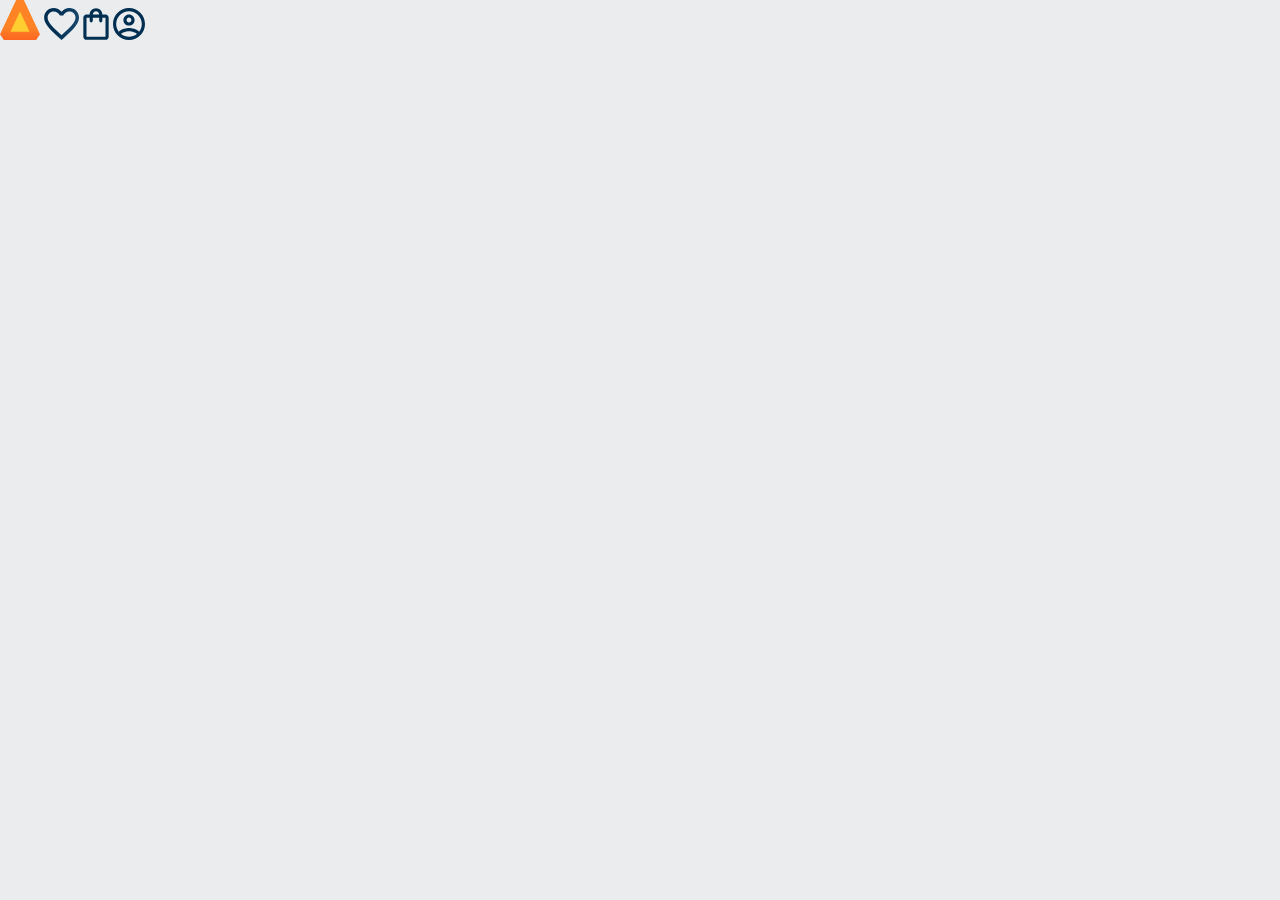
==== index.html @ 13ba9230 "Add files via upload" ====
<!DOCTYPE html>
<html lang="en">
<head>
    <meta charset="UTF-8">
    <meta name="viewport" content="width=device-width, initial-scale=1.0">
    <title>AluraBooks</title>
    <link rel="stylesheet" href="style.css">
    <link rel="stylesheet" href="reset.css">
</head>
<body>
    <header class="cabecalho">
        <span class="cabecalho__menu-hamburguer"></span>
        <img src="img/Logo.svg" alt="Logo da AluraBooks">
        <a href="#"><img src="img/Favoritos.svg" alt="Meus favoritos"></a>
        <a href="#"><img src="img/Compras.svg" alt="Carrinho de compras"></a>
        <a href="#"><img src="img/Usuario.svg" alt="Meu perfil"></a>

    </header>
</body>
</html>
---- style.css ----
:root{
    --cor-de-fundo: #EBECEE;
}

body{
    background-color: var(--cor-de-fundo);
}

h1{
    background-color: white;
}
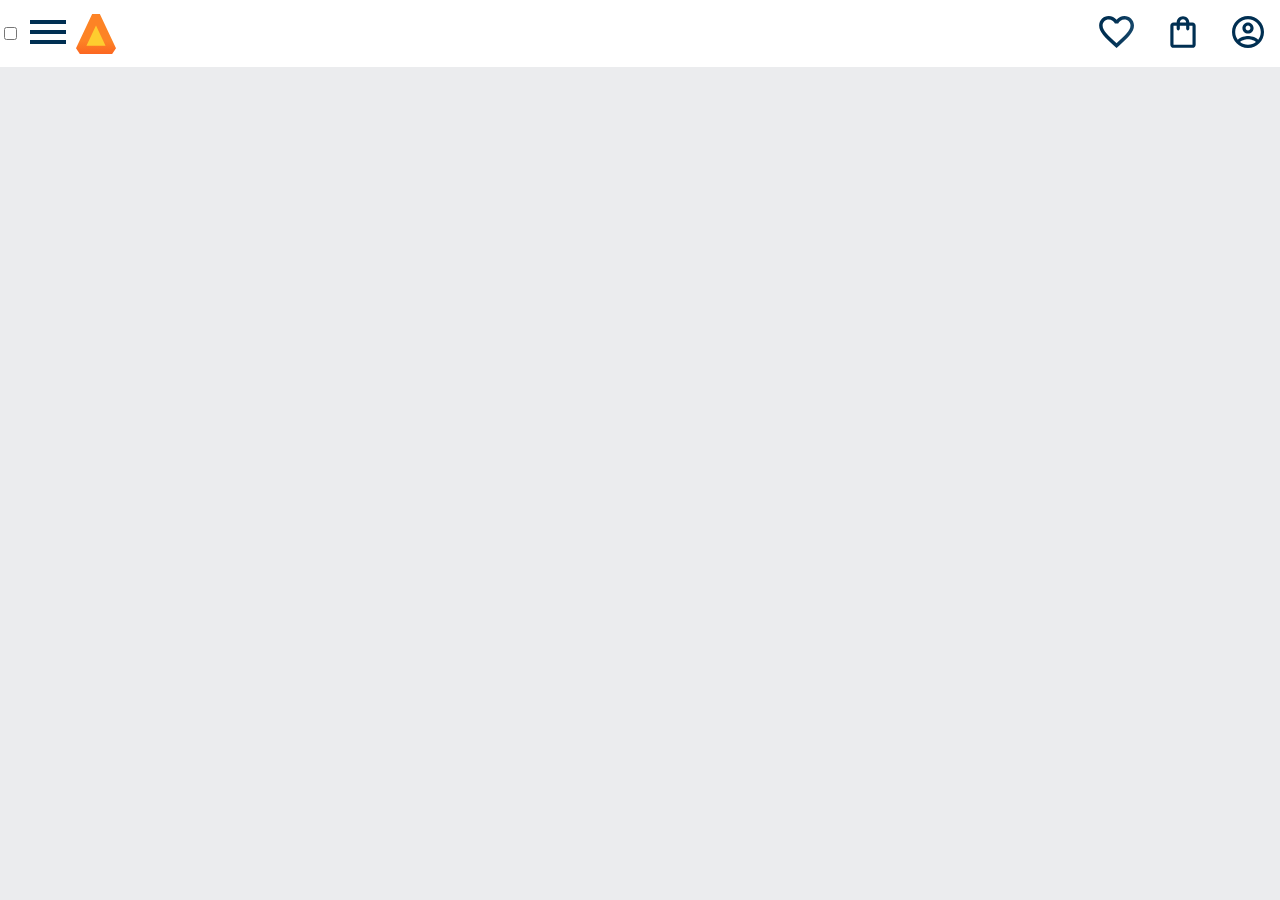
==== commit d1a18961: "Add files via upload" ====
--- a/index.html
+++ b/index.html
@@ -9,12 +9,50 @@
 </head>
 <body>
     <header class="cabecalho">
-        <span class="cabecalho__menu-hamburguer"></span>
-        <img src="img/Logo.svg" alt="Logo da AluraBooks">
-        <a href="#"><img src="img/Favoritos.svg" alt="Meus favoritos"></a>
-        <a href="#"><img src="img/Compras.svg" alt="Carrinho de compras"></a>
-        <a href="#"><img src="img/Usuario.svg" alt="Meu perfil"></a>
+        <div class="container">
+            <input type="checkbox" id="menu" class="container__botao">
+            <label for="menu">
+                <span class="cabecalho__menu-hamburguer container__imagem"></span>
+            </label>
 
+            <ul class="lista-menu">
+                <li class="lita-menu__titulo">Categorias</li>
+
+                <li class="lista-menu__item">
+                    <a href="#" class="lista-menu__link">Progamação</a>
+                    </li>
+                    
+                    
+                <li class="lista-menu__item">
+                    <a href="#" class="lista-menu__link">Front-end</a>
+                    </li>
+
+
+                <li class="lista-menu__item">
+                    <a href="#" class="lista-menu__link">Infraestrutura</a>
+                    </li>
+
+
+                <li class="lista-menu__item">
+                    <a href="#" class="lista-menu__link">Business</a>
+                    </li>
+
+
+                <li class="lista-menu__item">
+                    <a href="#" class="lista-menu__link">Desing & UX</a>
+                    </li>
+
+
+            </ul>
+            <img src="img/Logo.svg" alt="Logo da AluraBooks">
+        </div>
+
+        <div class="ocntainer">
+            <a href="#"><img src="img/Favoritos.svg" alt="Meus favoritos" class="container__imagem"></a>
+            <a href="#"><img src="img/Compras.svg" alt="Carrinho de compras" class="container__imagem"></a>
+            <a href="#"><img src="img/Usuario.svg" alt="Meu perfil" class="container__imagem"></a> 
+        </div>
+       
     </header>
 </body>
 </html>
--- a/style.css
+++ b/style.css
@@ -1,11 +1,12 @@
+@import url("styles/header.css");
+
 :root{
     --cor-de-fundo: #EBECEE;
+    --branco: white;
 }
 
 body{
     background-color: var(--cor-de-fundo);
 }
 
-h1{
-    background-color: white;
-}+
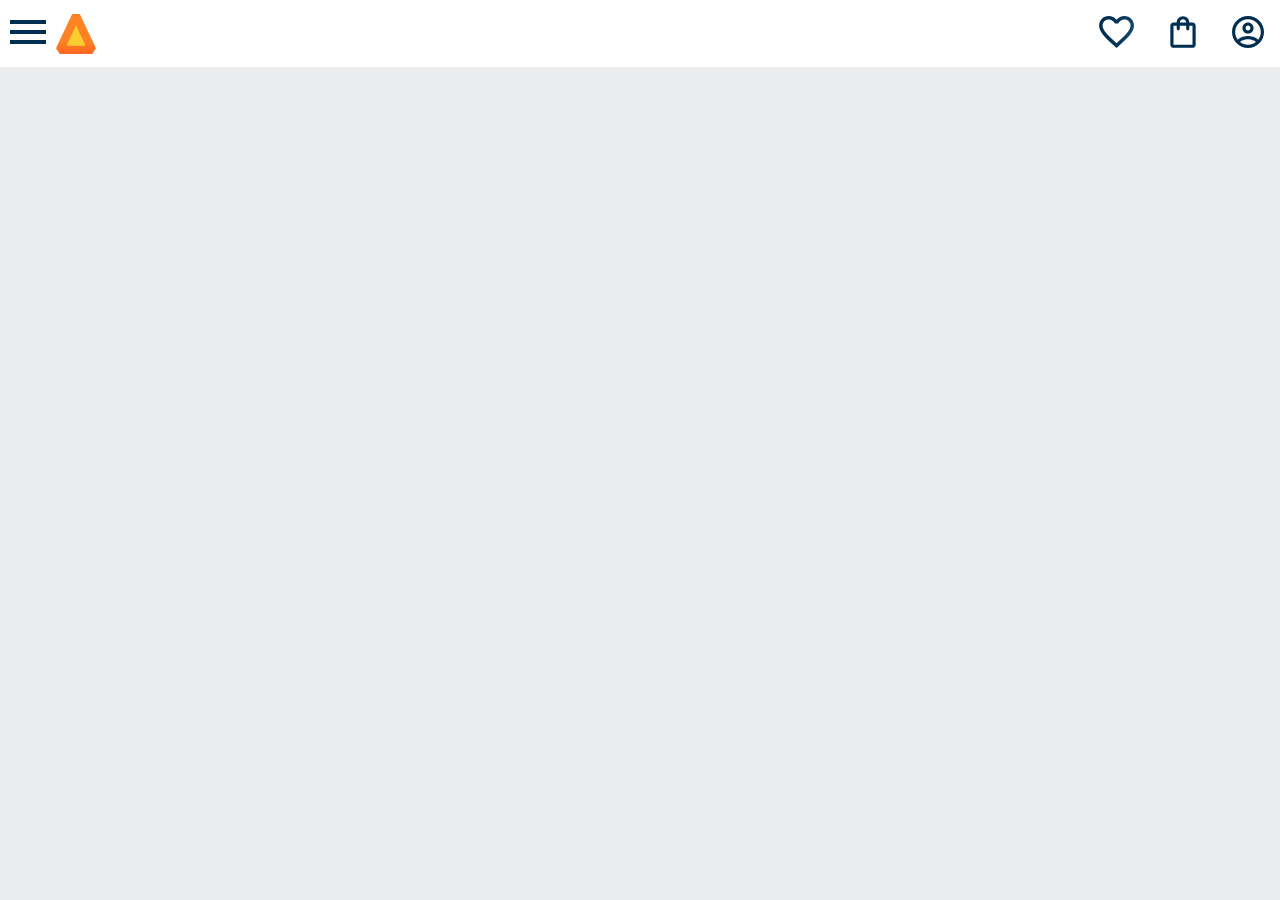
==== commit 8d2ca9b4: "Add files via upload" ====
--- a/index.html
+++ b/index.html
@@ -3,10 +3,14 @@
 <head>
     <meta charset="UTF-8">
     <meta name="viewport" content="width=device-width, initial-scale=1.0">
-    <title>AluraBooks</title>
     <link rel="stylesheet" href="style.css">
     <link rel="stylesheet" href="reset.css">
+    <link rel="preconnect" href="https://fonts.googleapis.com">
+    <link rel="preconnect" href="https://fonts.gstatic.com" crossorigin>
+    <link href="https://fonts.googleapis.com/css2?family=Poppins:ital,wght@0,100;0,200;0,300;0,400;0,500;0,600;0,700;0,800;0,900;1,100;1,200;1,300;1,400;1,500;1,600;1,700;1,800;1,900&display=swap" rel="stylesheet">
+    <title>AluraBooks</title>
 </head>
+
 <body>
     <header class="cabecalho">
         <div class="container">
--- a/style.css
+++ b/style.css
@@ -3,10 +3,16 @@
 :root{
     --cor-de-fundo: #EBECEE;
     --branco: white;
+    --laranja: #EB9B00;
+    --azul-degrade: linear-gradient(97.54deg, #002F52 35.49%, #326589 165.35%);
+    --fonte-principal: "Poppins"
 }
 
 body{
     background-color: var(--cor-de-fundo);
+    font-family: var(--fonte-principal);
+    font-size: 16px;
+    font-weight: 400;
 }
 
 
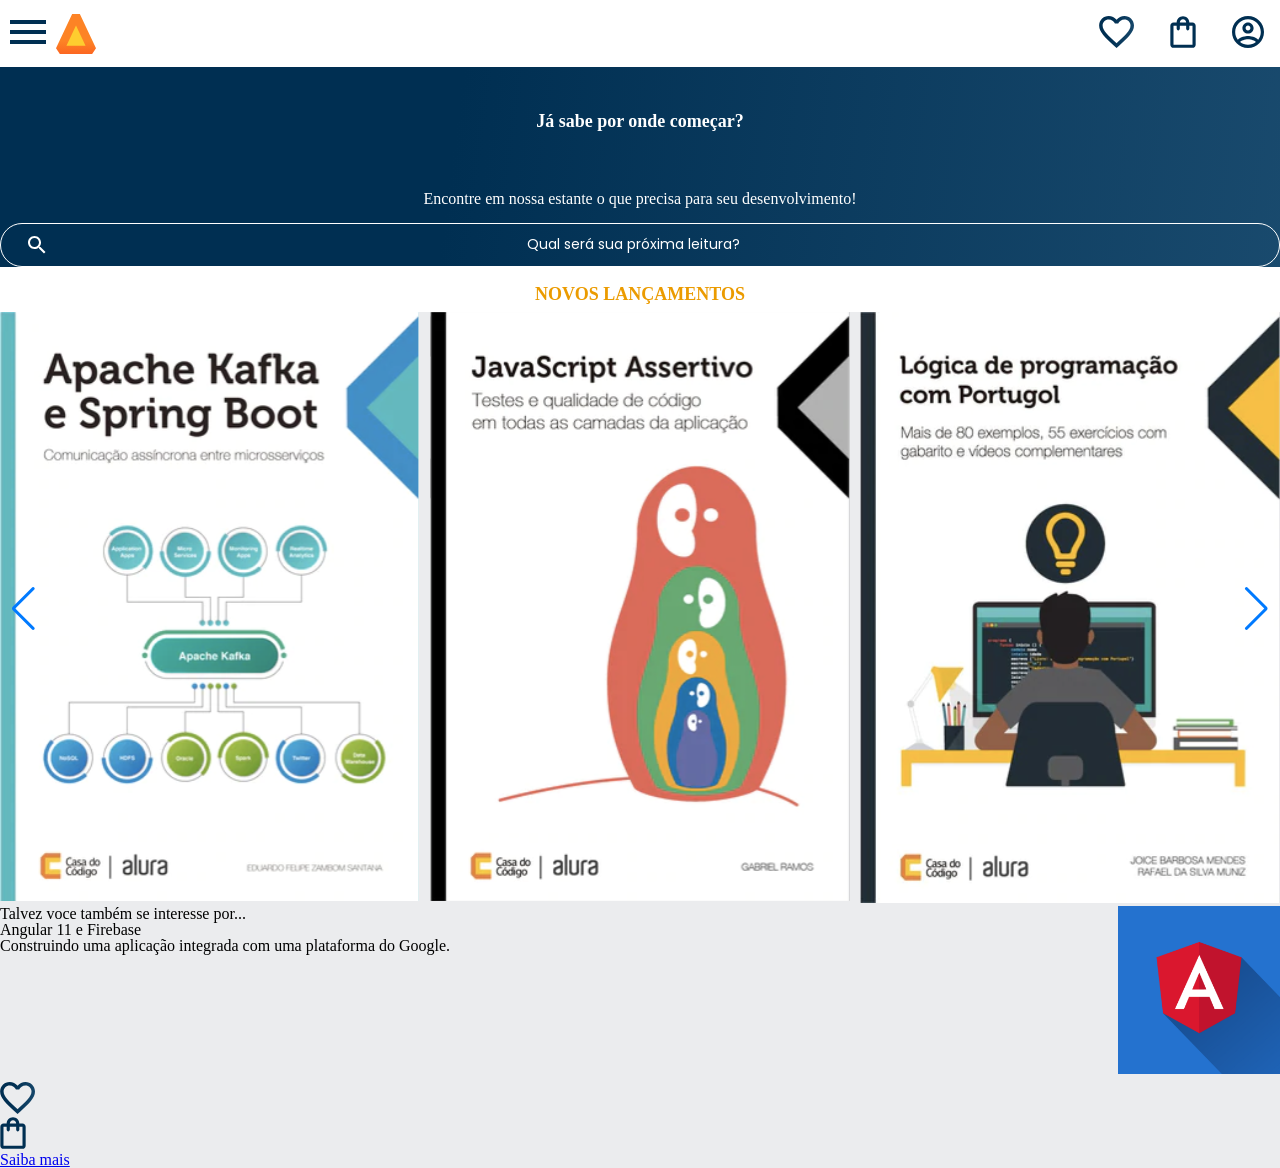
==== commit 560f34a2: "Add files via upload" ====
--- a/index.html
+++ b/index.html
@@ -1,5 +1,6 @@
 <!DOCTYPE html>
 <html lang="en">
+
 <head>
     <meta charset="UTF-8">
     <meta name="viewport" content="width=device-width, initial-scale=1.0">
@@ -7,7 +8,12 @@
     <link rel="stylesheet" href="reset.css">
     <link rel="preconnect" href="https://fonts.googleapis.com">
     <link rel="preconnect" href="https://fonts.gstatic.com" crossorigin>
-    <link href="https://fonts.googleapis.com/css2?family=Poppins:ital,wght@0,100;0,200;0,300;0,400;0,500;0,600;0,700;0,800;0,900;1,100;1,200;1,300;1,400;1,500;1,600;1,700;1,800;1,900&display=swap" rel="stylesheet">
+    <link
+        href="https://fonts.googleapis.com/css2?family=Poppins:ital,wght@0,100;0,200;0,300;0,400;0,500;0,600;0,700;0,800;0,900;1,100;1,200;1,300;1,400;1,500;1,600;1,700;1,800;1,900&display=swap"
+        rel="stylesheet">
+    <link rel="stylesheet" href="https://cdn.jsdelivr.net/npm/swiper@11/swiper-bundle.min.css" />
+
+
     <title>AluraBooks</title>
 </head>
 
@@ -24,27 +30,27 @@
 
                 <li class="lista-menu__item">
                     <a href="#" class="lista-menu__link">Progamação</a>
-                    </li>
-                    
-                    
+                </li>
+
+
                 <li class="lista-menu__item">
                     <a href="#" class="lista-menu__link">Front-end</a>
-                    </li>
+                </li>
 
 
                 <li class="lista-menu__item">
                     <a href="#" class="lista-menu__link">Infraestrutura</a>
-                    </li>
+                </li>
 
 
                 <li class="lista-menu__item">
                     <a href="#" class="lista-menu__link">Business</a>
-                    </li>
+                </li>
 
 
                 <li class="lista-menu__item">
                     <a href="#" class="lista-menu__link">Desing & UX</a>
-                    </li>
+                </li>
 
 
             </ul>
@@ -54,9 +60,70 @@
         <div class="ocntainer">
             <a href="#"><img src="img/Favoritos.svg" alt="Meus favoritos" class="container__imagem"></a>
             <a href="#"><img src="img/Compras.svg" alt="Carrinho de compras" class="container__imagem"></a>
-            <a href="#"><img src="img/Usuario.svg" alt="Meu perfil" class="container__imagem"></a> 
+            <a href="#"><img src="img/Usuario.svg" alt="Meu perfil" class="container__imagem"></a>
         </div>
-       
+
     </header>
+
+    <section class="banner">
+        <h2 class="banner__titulo">Já sabe por onde começar?</h2>
+        <p class="banner__texto">Encontre em nossa estante o que precisa para seu desenvolvimento!</p>
+        <input type="search" class="banner__pesquisa" placeholder="Qual será sua próxima leitura?">
+    </section>
+
+    <section class="carrossel">
+        <h2 class="carrossel__titulo">Novos lançamentos</h2>
+
+        <!-- Slider main container -->
+        <div class="swiper">
+            <!-- Additional required wrapper -->
+             <!-- If we need pagination -->
+             <div class="swiper-pagination"></div>
+             <div class="swiper-wrapper">
+                <!-- Slides -->
+                <div class="swiper-slide"><img src="img/ApacheKafka.svg" alt=""></div>
+                <div class="swiper-slide"><img src="img/Javascript.svg" alt=""></div>
+                <div class="swiper-slide"><img src="img/Portugol.svg" alt=""></div>
+                ...
+            </div>
+           
+
+            <!-- If we need navigation buttons -->
+            <div class="swiper-button-prev"></div>
+            <div class="swiper-button-next"></div>
+    
+        </div>
+
+        <div class="card">
+            <div class="card__descricao">
+            <div class="descricao">
+                <h3 class="descricao__titulo">Talvez voce também se interesse por...</h3>
+                <h2 class="descricao__titulo-livro">Angular 11 e Firebase</h2>
+                <p class="descricao__texto">Construindo uma aplicação integrada com uma plataforma do Google. </p>
+            </div>
+            <img src="img/Angular.svg" alt="" class="descricao__imagem">
+         </div> 
+         <ul class="botoes">
+           <li class="botoes__item"><img src="img/Favoritos.svg" alt=""></li>
+           <li class="botoes__item"><img src="img/Compras.svg" alt=""></li>
+         </ul>
+         <a href="#" class="botoes__ancora">Saiba mais</a>
+      </div>
+
+    </section>
+
+    <script src="https://cdn.jsdelivr.net/npm/swiper@11/swiper-bundle.min.js"></script>
+
+    <script>
+        const swiper = new Swiper('.swiper', {
+            spaceBetween: 10,
+            slidesPerView:3,
+            pagination:{
+                el:".swiper-pagination",
+                type:"bullets",
+            },
+        });
+    </script>
 </body>
+
 </html>
--- a/style.css
+++ b/style.css
@@ -1,4 +1,6 @@
 @import url("styles/header.css");
+@import url("styles/banner.css");
+@import url("styles/carrossel.css");
 
 :root{
     --cor-de-fundo: #EBECEE;
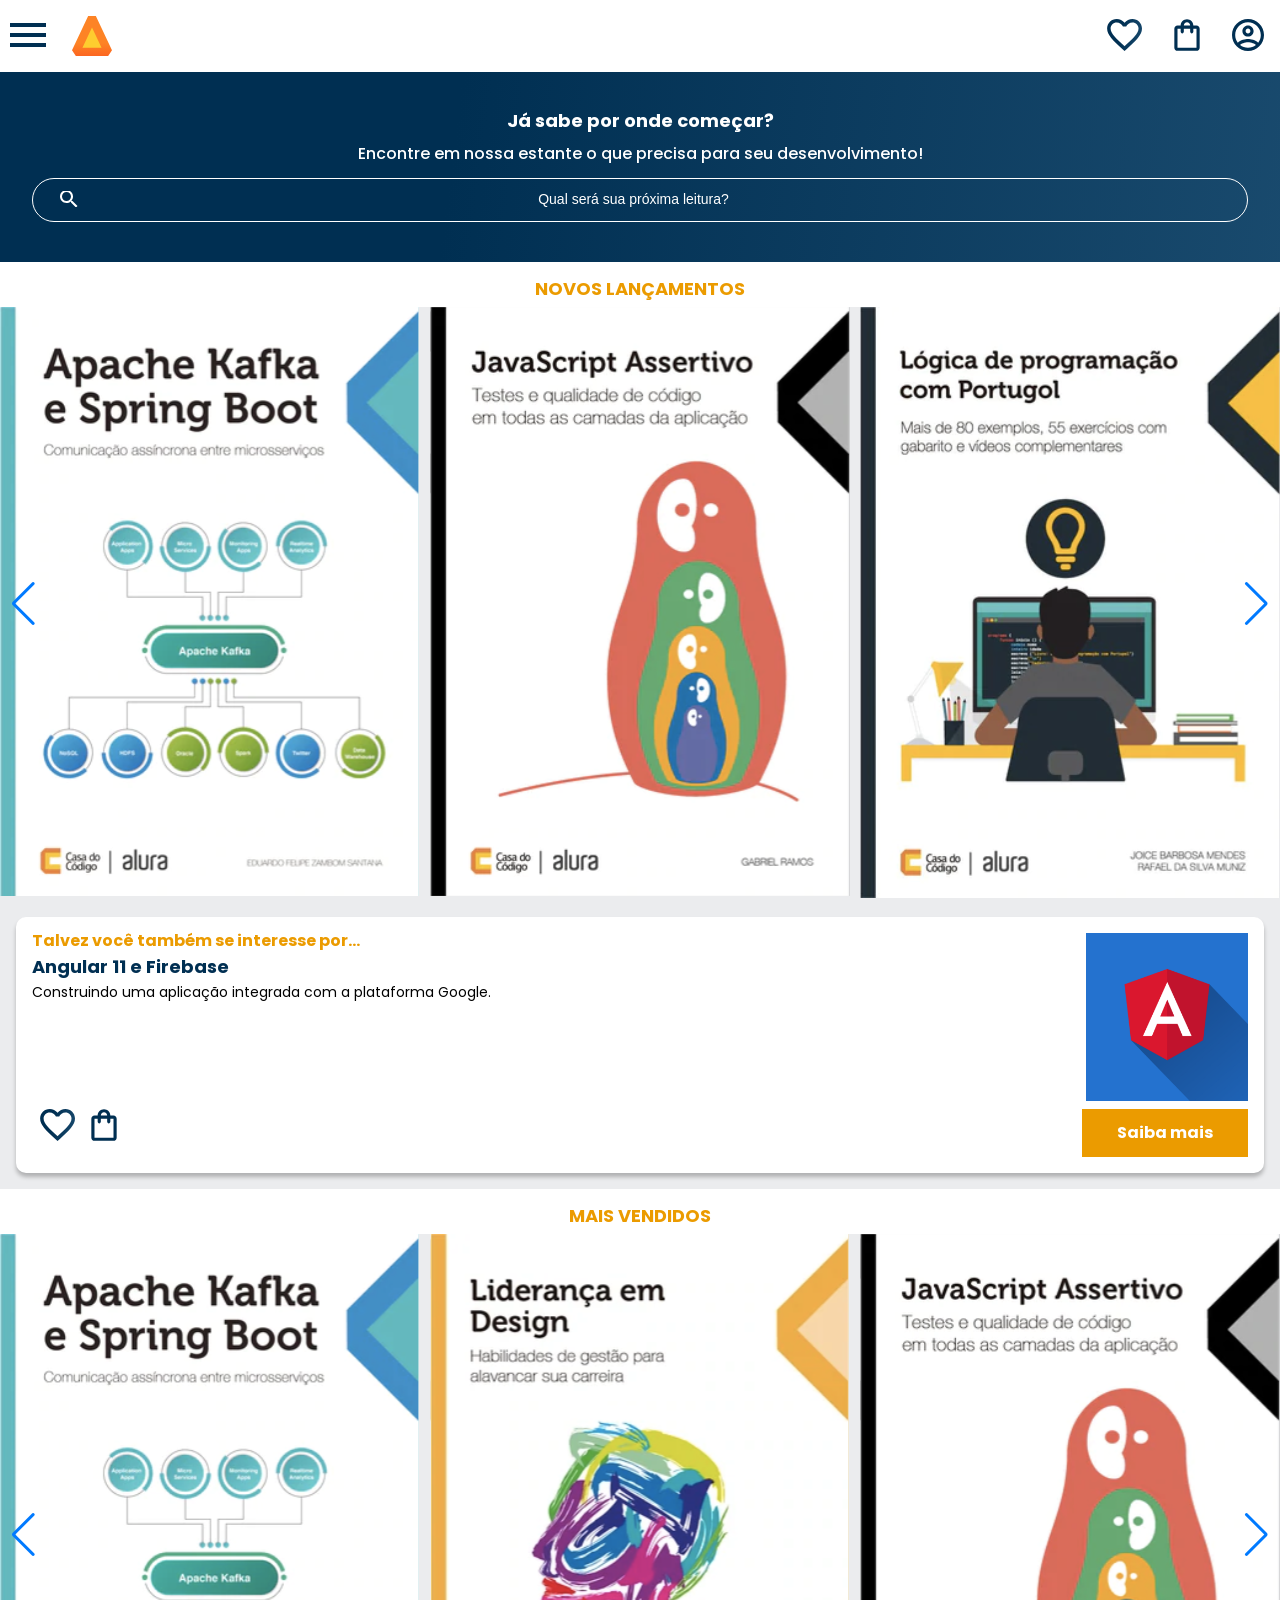
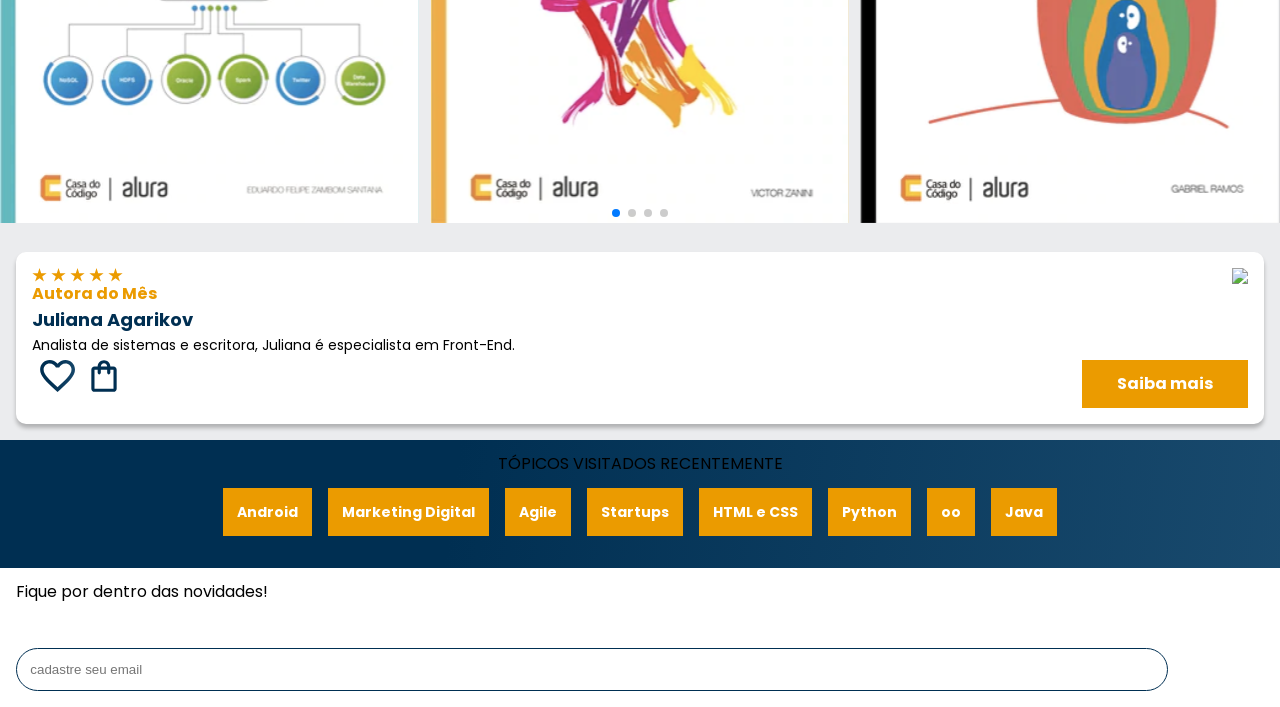
==== commit a418c2ef: "Add files via upload" ====
--- a/index.html
+++ b/index.html
@@ -1,129 +1,211 @@
-<!DOCTYPE html>
-<html lang="en">
-
-<head>
-    <meta charset="UTF-8">
-    <meta name="viewport" content="width=device-width, initial-scale=1.0">
-    <link rel="stylesheet" href="style.css">
-    <link rel="stylesheet" href="reset.css">
-    <link rel="preconnect" href="https://fonts.googleapis.com">
-    <link rel="preconnect" href="https://fonts.gstatic.com" crossorigin>
-    <link
-        href="https://fonts.googleapis.com/css2?family=Poppins:ital,wght@0,100;0,200;0,300;0,400;0,500;0,600;0,700;0,800;0,900;1,100;1,200;1,300;1,400;1,500;1,600;1,700;1,800;1,900&display=swap"
-        rel="stylesheet">
-    <link rel="stylesheet" href="https://cdn.jsdelivr.net/npm/swiper@11/swiper-bundle.min.css" />
-
-
-    <title>AluraBooks</title>
-</head>
-
-<body>
-    <header class="cabecalho">
-        <div class="container">
-            <input type="checkbox" id="menu" class="container__botao">
-            <label for="menu">
-                <span class="cabecalho__menu-hamburguer container__imagem"></span>
-            </label>
-
-            <ul class="lista-menu">
-                <li class="lita-menu__titulo">Categorias</li>
-
-                <li class="lista-menu__item">
-                    <a href="#" class="lista-menu__link">Progamação</a>
-                </li>
-
-
-                <li class="lista-menu__item">
-                    <a href="#" class="lista-menu__link">Front-end</a>
-                </li>
-
-
-                <li class="lista-menu__item">
-                    <a href="#" class="lista-menu__link">Infraestrutura</a>
-                </li>
-
-
-                <li class="lista-menu__item">
-                    <a href="#" class="lista-menu__link">Business</a>
-                </li>
-
-
-                <li class="lista-menu__item">
-                    <a href="#" class="lista-menu__link">Desing & UX</a>
-                </li>
-
-
-            </ul>
-            <img src="img/Logo.svg" alt="Logo da AluraBooks">
-        </div>
-
-        <div class="ocntainer">
-            <a href="#"><img src="img/Favoritos.svg" alt="Meus favoritos" class="container__imagem"></a>
-            <a href="#"><img src="img/Compras.svg" alt="Carrinho de compras" class="container__imagem"></a>
-            <a href="#"><img src="img/Usuario.svg" alt="Meu perfil" class="container__imagem"></a>
-        </div>
-
-    </header>
-
-    <section class="banner">
-        <h2 class="banner__titulo">Já sabe por onde começar?</h2>
-        <p class="banner__texto">Encontre em nossa estante o que precisa para seu desenvolvimento!</p>
-        <input type="search" class="banner__pesquisa" placeholder="Qual será sua próxima leitura?">
-    </section>
-
-    <section class="carrossel">
-        <h2 class="carrossel__titulo">Novos lançamentos</h2>
-
-        <!-- Slider main container -->
-        <div class="swiper">
-            <!-- Additional required wrapper -->
-             <!-- If we need pagination -->
-             <div class="swiper-pagination"></div>
-             <div class="swiper-wrapper">
-                <!-- Slides -->
-                <div class="swiper-slide"><img src="img/ApacheKafka.svg" alt=""></div>
-                <div class="swiper-slide"><img src="img/Javascript.svg" alt=""></div>
-                <div class="swiper-slide"><img src="img/Portugol.svg" alt=""></div>
-                ...
-            </div>
-           
-
-            <!-- If we need navigation buttons -->
-            <div class="swiper-button-prev"></div>
-            <div class="swiper-button-next"></div>
-    
-        </div>
-
-        <div class="card">
-            <div class="card__descricao">
-            <div class="descricao">
-                <h3 class="descricao__titulo">Talvez voce também se interesse por...</h3>
-                <h2 class="descricao__titulo-livro">Angular 11 e Firebase</h2>
-                <p class="descricao__texto">Construindo uma aplicação integrada com uma plataforma do Google. </p>
-            </div>
-            <img src="img/Angular.svg" alt="" class="descricao__imagem">
-         </div> 
-         <ul class="botoes">
-           <li class="botoes__item"><img src="img/Favoritos.svg" alt=""></li>
-           <li class="botoes__item"><img src="img/Compras.svg" alt=""></li>
-         </ul>
-         <a href="#" class="botoes__ancora">Saiba mais</a>
-      </div>
-
-    </section>
-
-    <script src="https://cdn.jsdelivr.net/npm/swiper@11/swiper-bundle.min.js"></script>
-
-    <script>
-        const swiper = new Swiper('.swiper', {
-            spaceBetween: 10,
-            slidesPerView:3,
-            pagination:{
-                el:".swiper-pagination",
-                type:"bullets",
-            },
-        });
-    </script>
-</body>
-
+<!DOCTYPE html>
+<html>
+
+<head>
+    <meta charset="UTF-8">
+    <meta name="viewport" content="width=device-width, initial-scale=1.0">
+    <title>AluraBooks</title>
+    <link rel="stylesheet" href="reset.css">
+    <link rel="stylesheet" href="style.css">
+    <link rel="preconnect" href="https://fonts.googleapis.com">
+    <link rel="preconnect" href="https://fonts.gstatic.com" crossorigin>
+    <link
+        href="https://fonts.googleapis.com/css2?family=Poppins:ital,wght@0,100;0,200;0,300;0,400;0,500;0,600;0,700;0,800;0,900;1,100;1,200;1,300;1,400;1,500;1,600;1,700;1,800;1,900&display=swap"
+        rel="stylesheet">
+    <link rel="stylesheet" href="https://cdn.jsdelivr.net/npm/swiper@11/swiper-bundle.min.css" />
+
+</head>
+
+<body>
+    <header class="cabecalho">
+        <div class="container">
+            <input type="checkbox" id="menu" class="container__botao">
+            <label for="menu">
+                <span class="cabecalho__menu-hamburguer container__imagem"></span>
+            </label>
+            <ul class="lista-menu">
+                <li class="lista-menu__titulo">Categorias</li>
+                <li class="lista-menu__item">
+                    <a href="#" class="lista-menu__link">Programação</a>
+                </li>
+                <li class="lista-menu__item">
+                    <a href="#" class="lista-menu__link">Front-end</a>
+                </li>
+                <li class="lista-menu__item">
+                    <a href="#" class="lista-menu__link">Infraestrutura</a>
+                </li>
+                <li class="lista-menu__item">
+                    <a href="#" class="lista-menu__link">Business</a>
+                </li>
+                <li class="lista-menu__item">
+                    <a href="#" class="lista-menu__link">Design & UX</a>
+                </li>
+            </ul>
+            <img src="img/Logo.svg" alt="Logo da AluraBooks" class="container__imagem">
+        </div>
+        <div class="container">
+            <a href="#"><img src="img/Favoritos.svg" alt="Meus favoritos" class="container__imagem"></a>
+            <a href="#"><img src="img/Compras.svg" alt="Carrinho de compras" class="container__imagem"></a>
+            <a href="#"><img src="img/Usuario.svg" alt="Meu perfil" class="container__imagem"></a>
+        </div>
+    </header>
+
+    <section class="banner">
+        <h2 class="banner__titulo">Já sabe por onde começar?</h2>
+        <p class="banner__texto">Encontre em nossa estante o que precisa para seu desenvolvimento!</p>
+        <input type="search" class="banner__pesquisa" placeholder="Qual será sua próxima leitura?">
+    </section>
+
+    <section class="carrossel">
+        <h2 class="carrossel__titulo">Novos lançamentos</h2>
+        <!-- Slider main container -->
+        <div class="swiper">
+            <!-- Additional required wrapper -->
+            <!-- If we need pagination -->
+            <div class="swiper-pagination"></div>
+            <div class="swiper-wrapper">
+                <!-- Slides -->
+                <div class="swiper-slide"><img src="img/ApacheKafka.svg"
+                        alt="Livro sobre apache Kafka e spreng boot da AluraBooks"></div>
+                <div class="swiper-slide"><img src="img/Javascript.svg" alt="Livro sobre JavaScript da AluraBooks">
+                </div>
+                <div class="swiper-slide"><img src="img/Portugol.svg" alt="livro sobre Portugol da AluraBooks"></div>
+                ...
+            </div>
+
+            <!-- If we need navigation buttons -->
+            <div class="swiper-button-prev"></div>
+            <div class="swiper-button-next"></div>
+
+        </div>
+
+        <div class="card">
+            <div class="card__descricao">
+                <div class="descricao">
+                    <h3 class="descricao__titulo">Talvez você também se interesse por...</h3>
+                    <h2 class="descricao__titulo-livro">Angular 11 e Firebase</h2>
+                    <p class="descricao__texto">Construindo uma aplicação integrada com a plataforma Google.</p>
+                </div>
+                <img src="img/Angular.svg" alt="" class="descricao__imagem">
+            </div>
+            <div class="card__botoes">
+                <ul class="botoes">
+                    <li class="botoes__item"><img src="img/Favoritos.svg" alt=""></li>
+                    <li class="botoes__item"><img src="img/Compras.svg" alt=""></li>
+                </ul>
+                <a href="#" class="botoes__ancora">Saiba mais</a>
+            </div>
+        </div>
+
+    </section>
+
+    <section class=”carrossel”>
+        <h2 class="carrossel__titulo">Mais vendidos</h2>
+        <div class="swiper">
+            <!-- Additional required wrapper -->
+            <!-- If we need pagination -->
+            <div class="swiper-pagination"></div>
+
+            <div class="swiper-wrapper">
+                <!-- Slides -->
+                <div class="swiper-slide"><img src="img/ApacheKafka.svg"
+                        alt="Livro sobre apache kafka e spring boot da alura books"></div>
+                <div class="swiper-slide"><img src="img/Liderança.svg"
+                        alt="Livro sobre liderança em design da alura books">
+                </div>
+                <div class="swiper-slide"><img src="img/Javascript.svg"
+                        alt="Livro sobre javascript assertivo da alurabooks">
+                </div>
+                <div class="swiper-slide"><img src="img/Guia Front-end.svg" alt="Livro Guia front end"></div>
+                <div class="swiper-slide"><img src="img/Portugol.svg" alt="Livro sobre portugol"></div>
+                <div class="swiper-slide"><img src="img/Acessibilidade.svg" alt="livro sobre acessibilidade"></div>
+            </div>
+
+            <!-- If we need navigation buttons -->
+            <div class="swiper-button-prev"></div>
+            <div class="swiper-button-next"></div>
+        </div>
+
+        <div class="card">
+            <div class="card__descricao">
+                <div class="descricao">
+                    <img src="img/Estrelinhas.svg" alt="Avaliação 5 estrelas">
+                    <h3 class="descricao__titulo">Autora do Mês</h3>
+                    <h2 class="descricao__titulo-livro">Juliana Agarikov</h2>
+                    <p class="descricao__texto">Analista de sistemas e escritora, Juliana é especialista em Front-End.
+                    </p>
+                </div>
+                <img src="img/Escritora.svg" class="descricao__imagem">
+            </div>
+            <div class="card__botoes">
+                <ul class="botoes">
+                    <li class="botoes__item"><img src="img/Favoritos.svg" alt="Favoritar livro"></li>
+                    <li class="botoes__item"><img src="img/Compras.svg" alt="Adicionar no carrinho de compras"></li>
+                </ul>
+                <a href="#" class="botoes__ancora">Saiba mais</a>
+            </div>
+        </div>
+
+    </section>
+
+    <section class="topicos">
+        <h2 class="topicos__titulos">TÓPICOS VISITADOS RECENTEMENTE</h2>
+        <ul class="topicos__lista">
+            
+            <li class="topicos__item">
+                <a href="#" class="topicos__link">Android</a>
+            </li>
+
+            <li class="topicos__item">
+                <a href="#" class="topicos__link">Marketing Digital</a>
+            </li>
+
+            <li class="topicos__item">
+                <a href="#" class="topicos__link">Agile</a>
+            </li>
+
+            <li class="topicos__item">
+                <a href="#" class="topicos__link">Startups</a>
+            </li>
+
+            <li class="topicos__item">
+                <a href="#" class="topicos__link">HTML e CSS</a>
+            </li>
+
+            <li class="topicos__item">
+                <a href="#" class="topicos__link">Python</a>
+            </li>
+
+            <li class="topicos__item">
+                <a href="#" class="topicos__link">oo</a>
+            </li>
+
+            <li class="topicos__item">
+                <a href="#" class="topicos__link">Java</a>
+            </li>
+        </ul>
+
+    </section>
+
+    <section class="contato">
+        <h2 class="cotato__titulo">Fique por dentro das novidades!</h2>
+        <p class="contato__texto">Atualizações de e-books, novos livros, promoções entre outros</p>
+        <input type="email" placeholder="cadastre seu email" class="contato__email">
+
+    </section>
+
+
+    <script src="https://cdn.jsdelivr.net/npm/swiper@11/swiper-bundle.min.js"></script>
+    <script>
+        const swiper = new Swiper('.swiper', {
+            spaceBetween: 10,
+            slidesPerView: 3,
+            pagination: {
+                el: ".swiper-pagination",
+                type: "bullets",
+            },
+        });
+    </script>
+</body>
+
 </html>
--- a/style.css
+++ b/style.css
@@ -1,20 +1,21 @@
-@import url("styles/header.css");
-@import url("styles/banner.css");
-@import url("styles/carrossel.css");
-
-:root{
-    --cor-de-fundo: #EBECEE;
-    --branco: white;
-    --laranja: #EB9B00;
-    --azul-degrade: linear-gradient(97.54deg, #002F52 35.49%, #326589 165.35%);
-    --fonte-principal: "Poppins"
-}
-
-body{
-    background-color: var(--cor-de-fundo);
-    font-family: var(--fonte-principal);
-    font-size: 16px;
-    font-weight: 400;
-}
-
-
+@import url("styles/header.css");
+@import url("styles/banner.css");
+@import url("styles/carrossel.css");
+@import url("styles/topicos.css");
+@import url(styles/contato.css);
+
+:root {
+    --cor-de-fundo: #EBECEE;
+    --branco: #FFFFFF;
+    --laranja: #EB9B00;
+    --azul-degrade: linear-gradient(97.54deg, #002f52 35.49%, #326589 165.37%);
+    --fonte-principal: "Poppins";
+    --azul: #002F52;
+}
+
+body {
+    background-color: var(--cor-de-fundo);
+    font-family: var(--fonte-principal);
+    font-size: 16px;
+    font-weight: 400;
+}
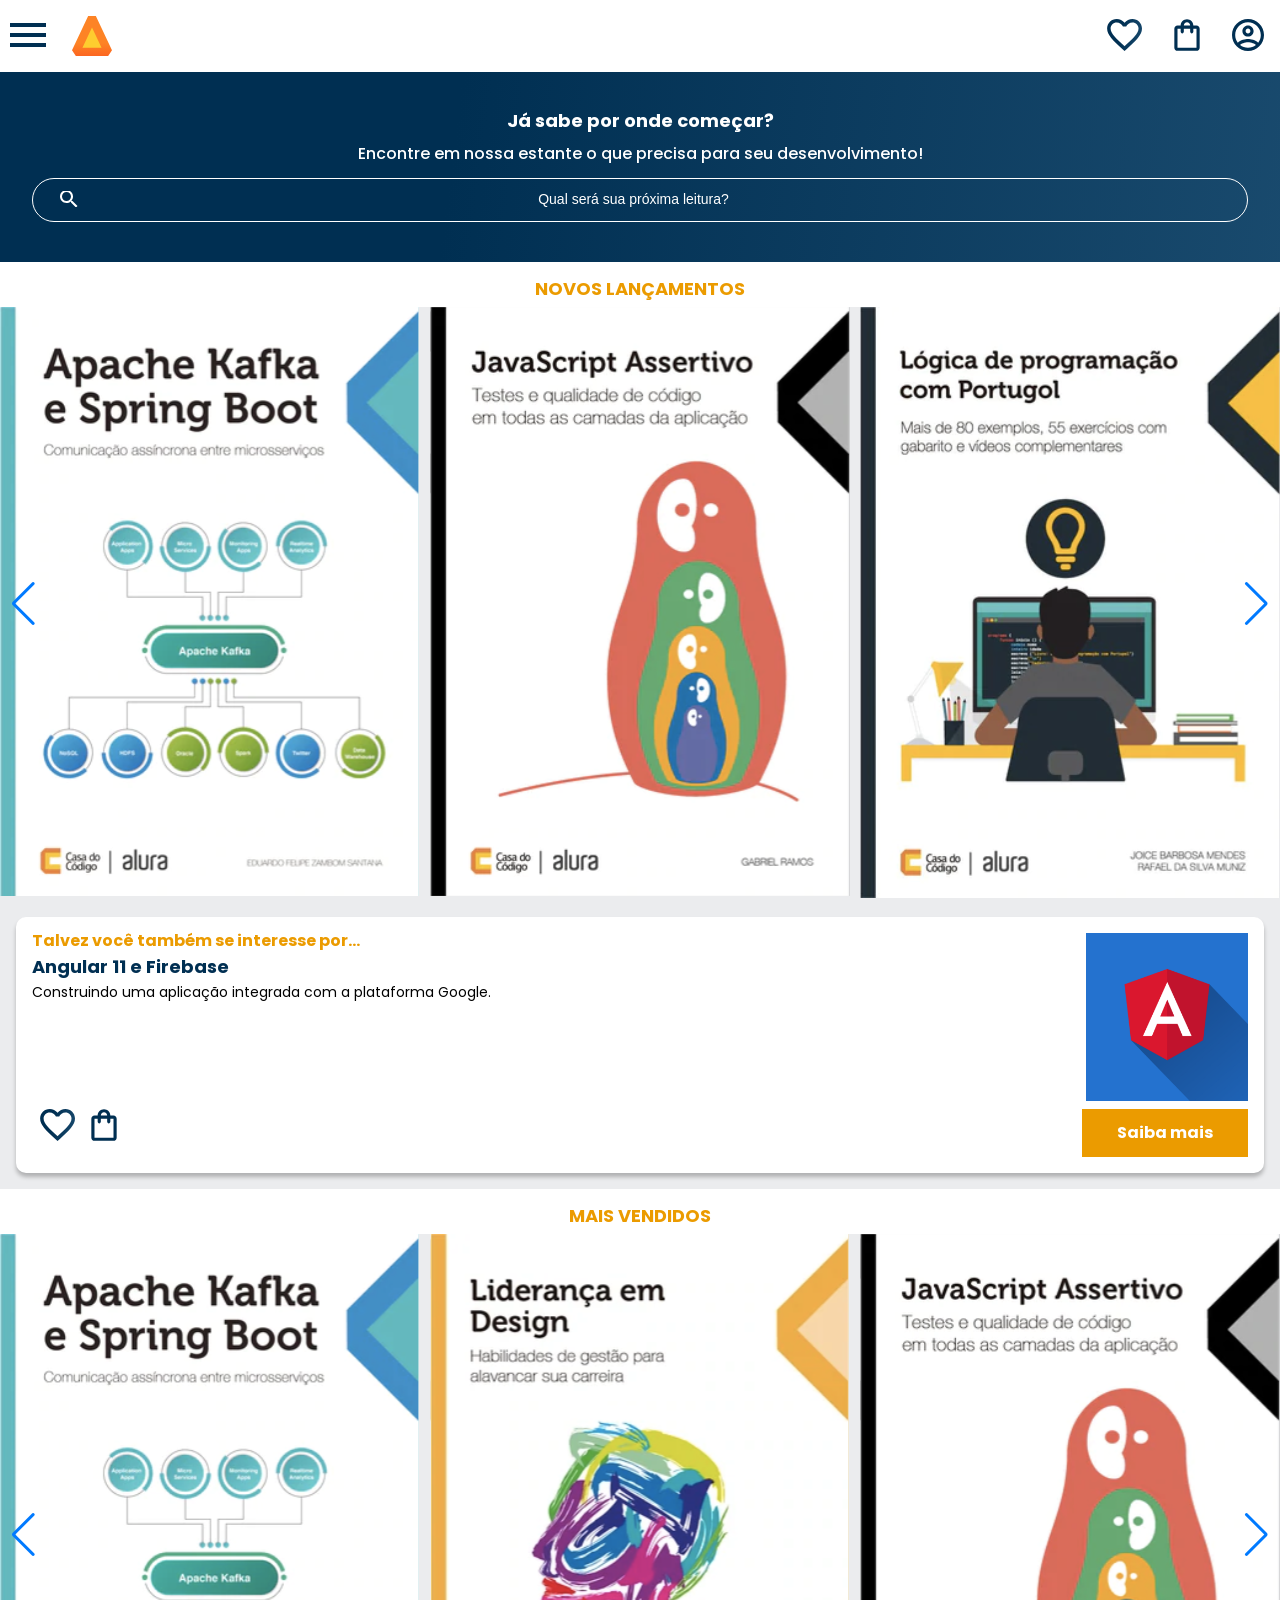
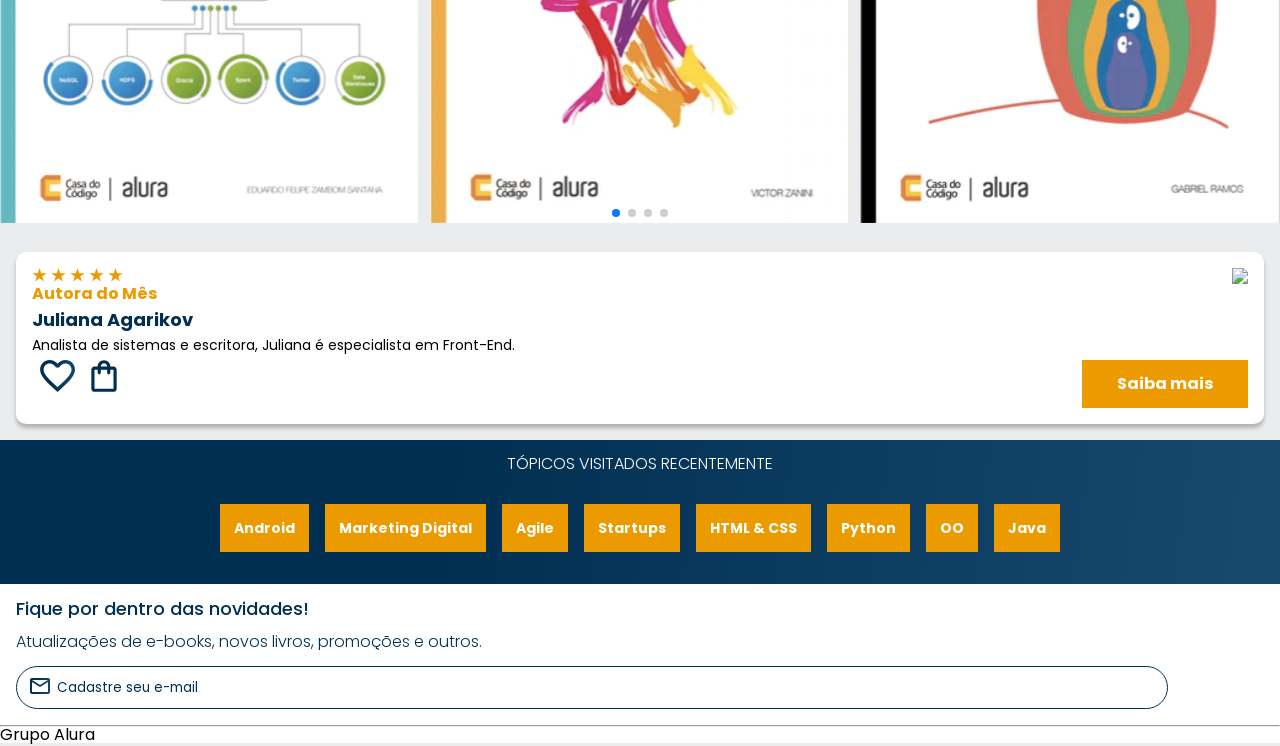
==== commit 7cc6690a: "Add files via upload" ====
--- a/index.html
+++ b/index.html
@@ -9,6 +9,8 @@
     <link rel="stylesheet" href="style.css">
     <link rel="preconnect" href="https://fonts.googleapis.com">
     <link rel="preconnect" href="https://fonts.gstatic.com" crossorigin>
+    <link href="https://fonts.googleapis.com/css2?family=Josefin+Sans:ital,wght@0,100..700;1,100..700&display=swap"
+        rel="stylesheet">
     <link
         href="https://fonts.googleapis.com/css2?family=Poppins:ital,wght@0,100;0,200;0,300;0,400;0,500;0,600;0,700;0,800;0,900;1,100;1,200;1,300;1,400;1,500;1,600;1,700;1,800;1,900&display=swap"
         rel="stylesheet">
@@ -42,6 +44,7 @@
                 </li>
             </ul>
             <img src="img/Logo.svg" alt="Logo da AluraBooks" class="container__imagem">
+            <h1 class="container__titulo"><b class="container__titulo--negrito">Alura</b>Books</h1>
         </div>
         <div class="container">
             <a href="#"><img src="img/Favoritos.svg" alt="Meus favoritos" class="container__imagem"></a>
@@ -149,50 +152,43 @@
     </section>
 
     <section class="topicos">
-        <h2 class="topicos__titulos">TÓPICOS VISITADOS RECENTEMENTE</h2>
+        <h2 class="topicos__titulo">TÓPICOS VISITADOS RECENTEMENTE</h2>
         <ul class="topicos__lista">
-            
-            <li class="topicos__item">
-                <a href="#" class="topicos__link">Android</a>
-            </li>
-
+            <li class="topicos__item"><a href="#" class="topicos__link">Android</a></li>
             <li class="topicos__item">
                 <a href="#" class="topicos__link">Marketing Digital</a>
             </li>
-
             <li class="topicos__item">
                 <a href="#" class="topicos__link">Agile</a>
             </li>
-
             <li class="topicos__item">
                 <a href="#" class="topicos__link">Startups</a>
             </li>
-
-            <li class="topicos__item">
-                <a href="#" class="topicos__link">HTML e CSS</a>
-            </li>
-
+            <li class="topicos__item">
+                <a href="#" class="topicos__link">HTML & CSS</a>
+            </li>
             <li class="topicos__item">
                 <a href="#" class="topicos__link">Python</a>
             </li>
-
-            <li class="topicos__item">
-                <a href="#" class="topicos__link">oo</a>
-            </li>
-
+            <li class="topicos__item">
+                <a href="#" class="topicos__link">OO</a>
+            </li>
             <li class="topicos__item">
                 <a href="#" class="topicos__link">Java</a>
             </li>
         </ul>
-
     </section>
 
     <section class="contato">
-        <h2 class="cotato__titulo">Fique por dentro das novidades!</h2>
-        <p class="contato__texto">Atualizações de e-books, novos livros, promoções entre outros</p>
-        <input type="email" placeholder="cadastre seu email" class="contato__email">
-
-    </section>
+        <h2 class="contato__titulo">Fique por dentro das novidades!</h2>
+        <p class="contato__texto">Atualizações de e-books, novos livros, promoções e outros.</p>
+        <input type="email" placeholder="Cadastre seu e-mail" class="contato__email">
+    </section>
+
+    <hr />
+    <footer class="rodape">
+        <h2 class="rodape__titulo">Grupo Alura</h2>
+    </footer>
 
 
     <script src="https://cdn.jsdelivr.net/npm/swiper@11/swiper-bundle.min.js"></script>
--- a/style.css
+++ b/style.css
@@ -2,7 +2,8 @@
 @import url("styles/banner.css");
 @import url("styles/carrossel.css");
 @import url("styles/topicos.css");
-@import url(styles/contato.css);
+@import url("styles/contato.css");
+@import url("styles/rodape.css");
 
 :root {
     --cor-de-fundo: #EBECEE;
@@ -11,6 +12,7 @@
     --azul-degrade: linear-gradient(97.54deg, #002f52 35.49%, #326589 165.37%);
     --fonte-principal: "Poppins";
     --azul: #002F52;
+    --fonte-secudaria:"Josefins Sans"
 }
 
 body {
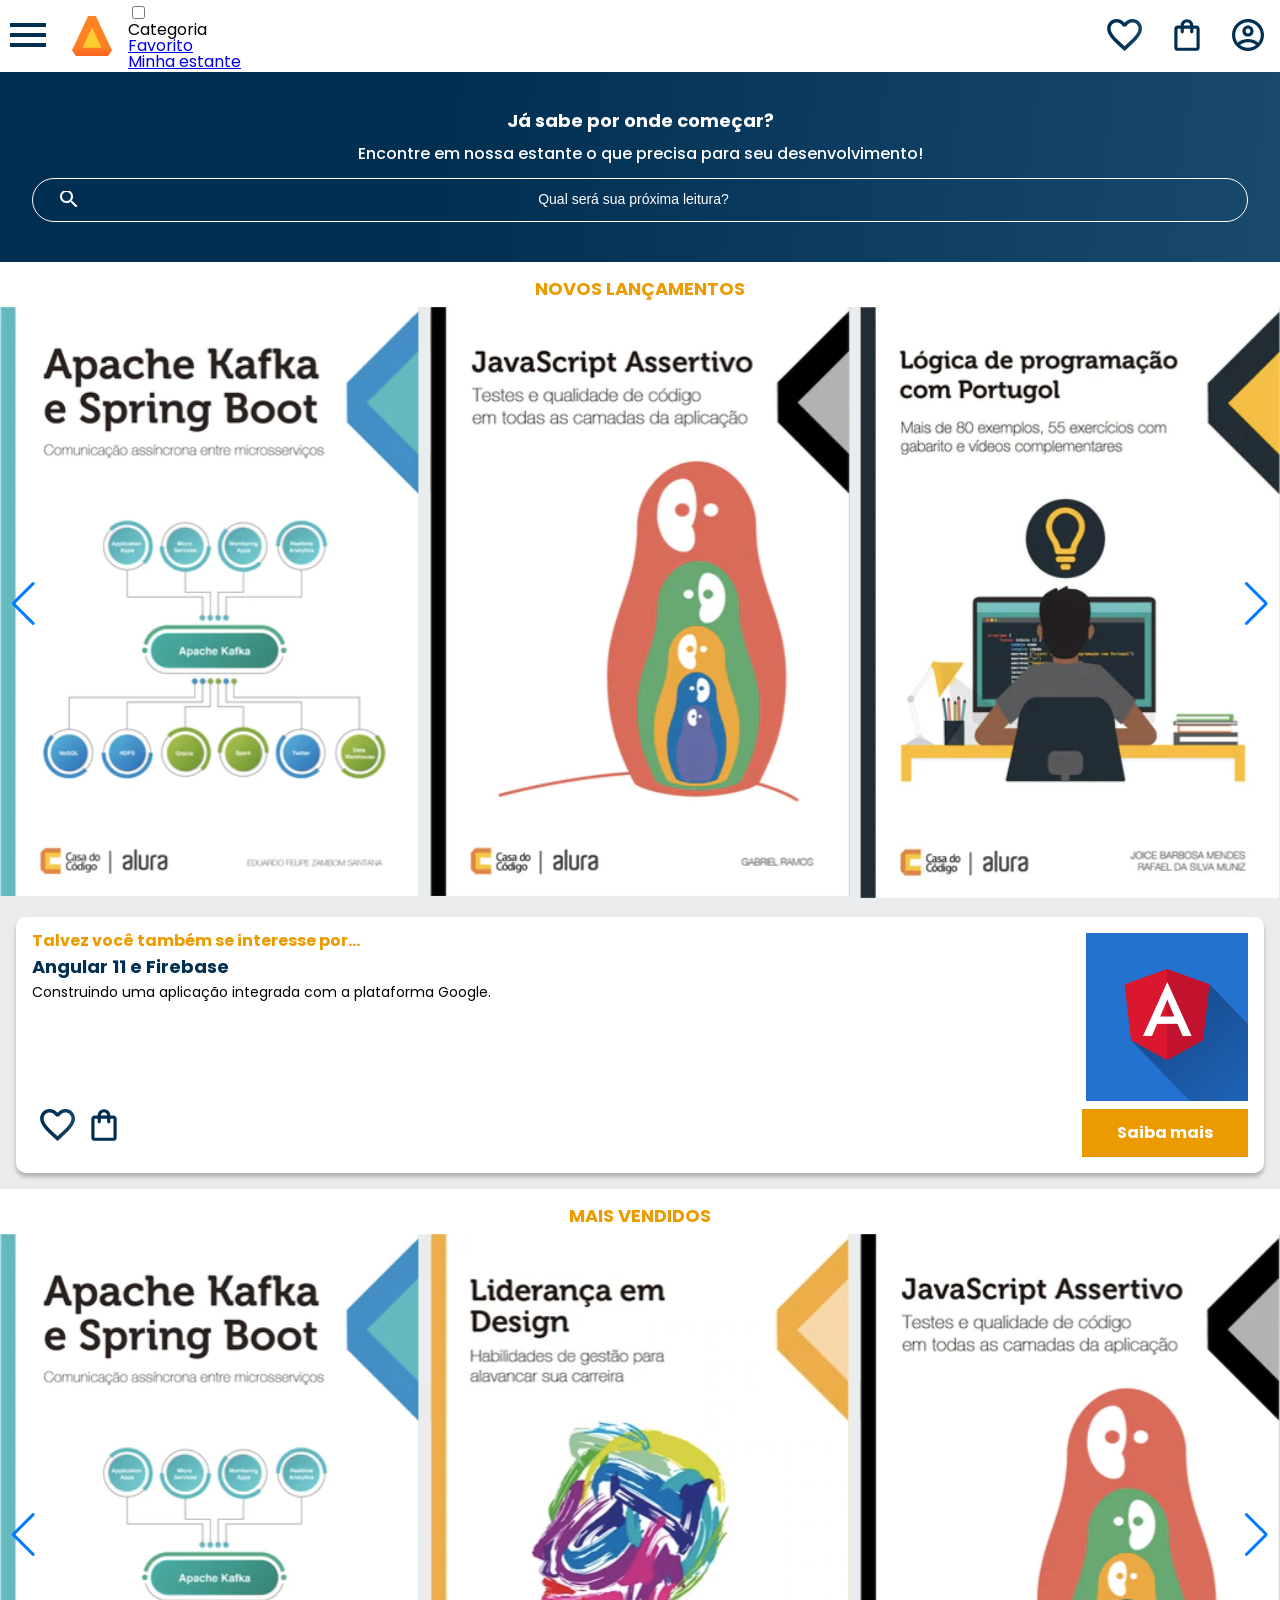
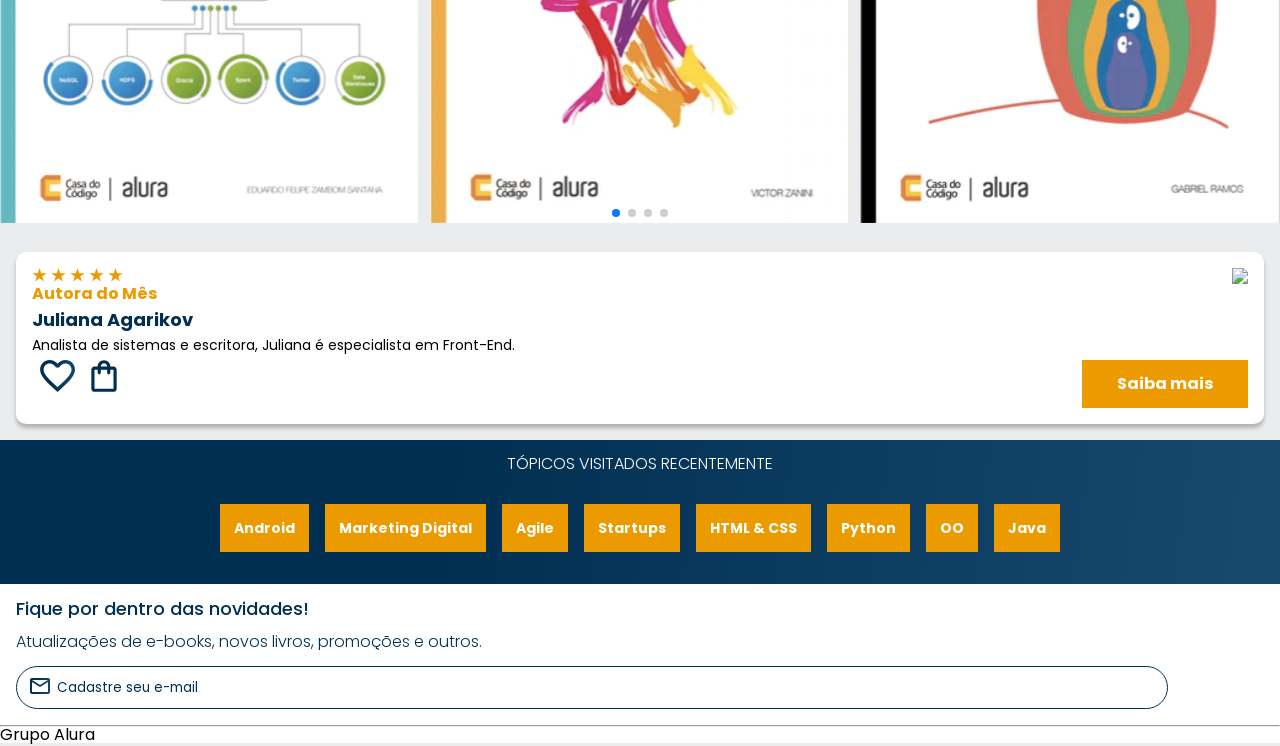
==== commit f11d8bd7: "Add files via upload" ====
--- a/index.html
+++ b/index.html
@@ -45,9 +45,40 @@
             </ul>
             <img src="img/Logo.svg" alt="Logo da AluraBooks" class="container__imagem">
             <h1 class="container__titulo"><b class="container__titulo--negrito">Alura</b>Books</h1>
+            <ul class="opcoes">
+                <input type="checkbox" id="opcoes" class="opcoes__botao">
+                <label for="opcoes-menu">
+                    <li class="opcoes__item">Categoria</li>
+                </label>
+                <ul class="lista-menu">
+                
+                    <li class="lista-menu__item">
+                        <a href="#" class="lista-menu__link">Programação</a>
+                    </li>
+                    <li class="lista-menu__item">
+                        <a href="#" class="lista-menu__link">Front-end</a>
+                    </li>
+                    <li class="lista-menu__item">
+                        <a href="#" class="lista-menu__link">Infraestrutura</a>
+                    </li>
+                    <li class="lista-menu__item">
+                        <a href="#" class="lista-menu__link">Business</a>
+                    </li>
+                    <li class="lista-menu__item">
+                        <a href="#" class="lista-menu__link">Design & UX</a>
+                    </li>
+                </ul>
+
+                <li class="opcoes__item"><a href="#" class="opcoes__link">Favorito</a></li>
+                <li class="opcoes__item"><a href="#" class="opcoes__link">Minha estante</a></li>
+
+            </ul>
+
+
         </div>
         <div class="container">
-            <a href="#"><img src="img/Favoritos.svg" alt="Meus favoritos" class="container__imagem"></a>
+            <a href="#"><img src="img/Favoritos.svg" alt="Meus favoritos"
+                    class="container__imagem container__imagem-transparente"></a>
             <a href="#"><img src="img/Compras.svg" alt="Carrinho de compras" class="container__imagem"></a>
             <a href="#"><img src="img/Usuario.svg" alt="Meu perfil" class="container__imagem"></a>
         </div>
--- a/style.css
+++ b/style.css
@@ -12,7 +12,8 @@
     --azul-degrade: linear-gradient(97.54deg, #002f52 35.49%, #326589 165.37%);
     --fonte-principal: "Poppins";
     --azul: #002F52;
-    --fonte-secudaria:"Josefins Sans"
+    --fonte-secudaria:"Josefins Sans";
+    --preto: #000000;
 }
 
 body {
